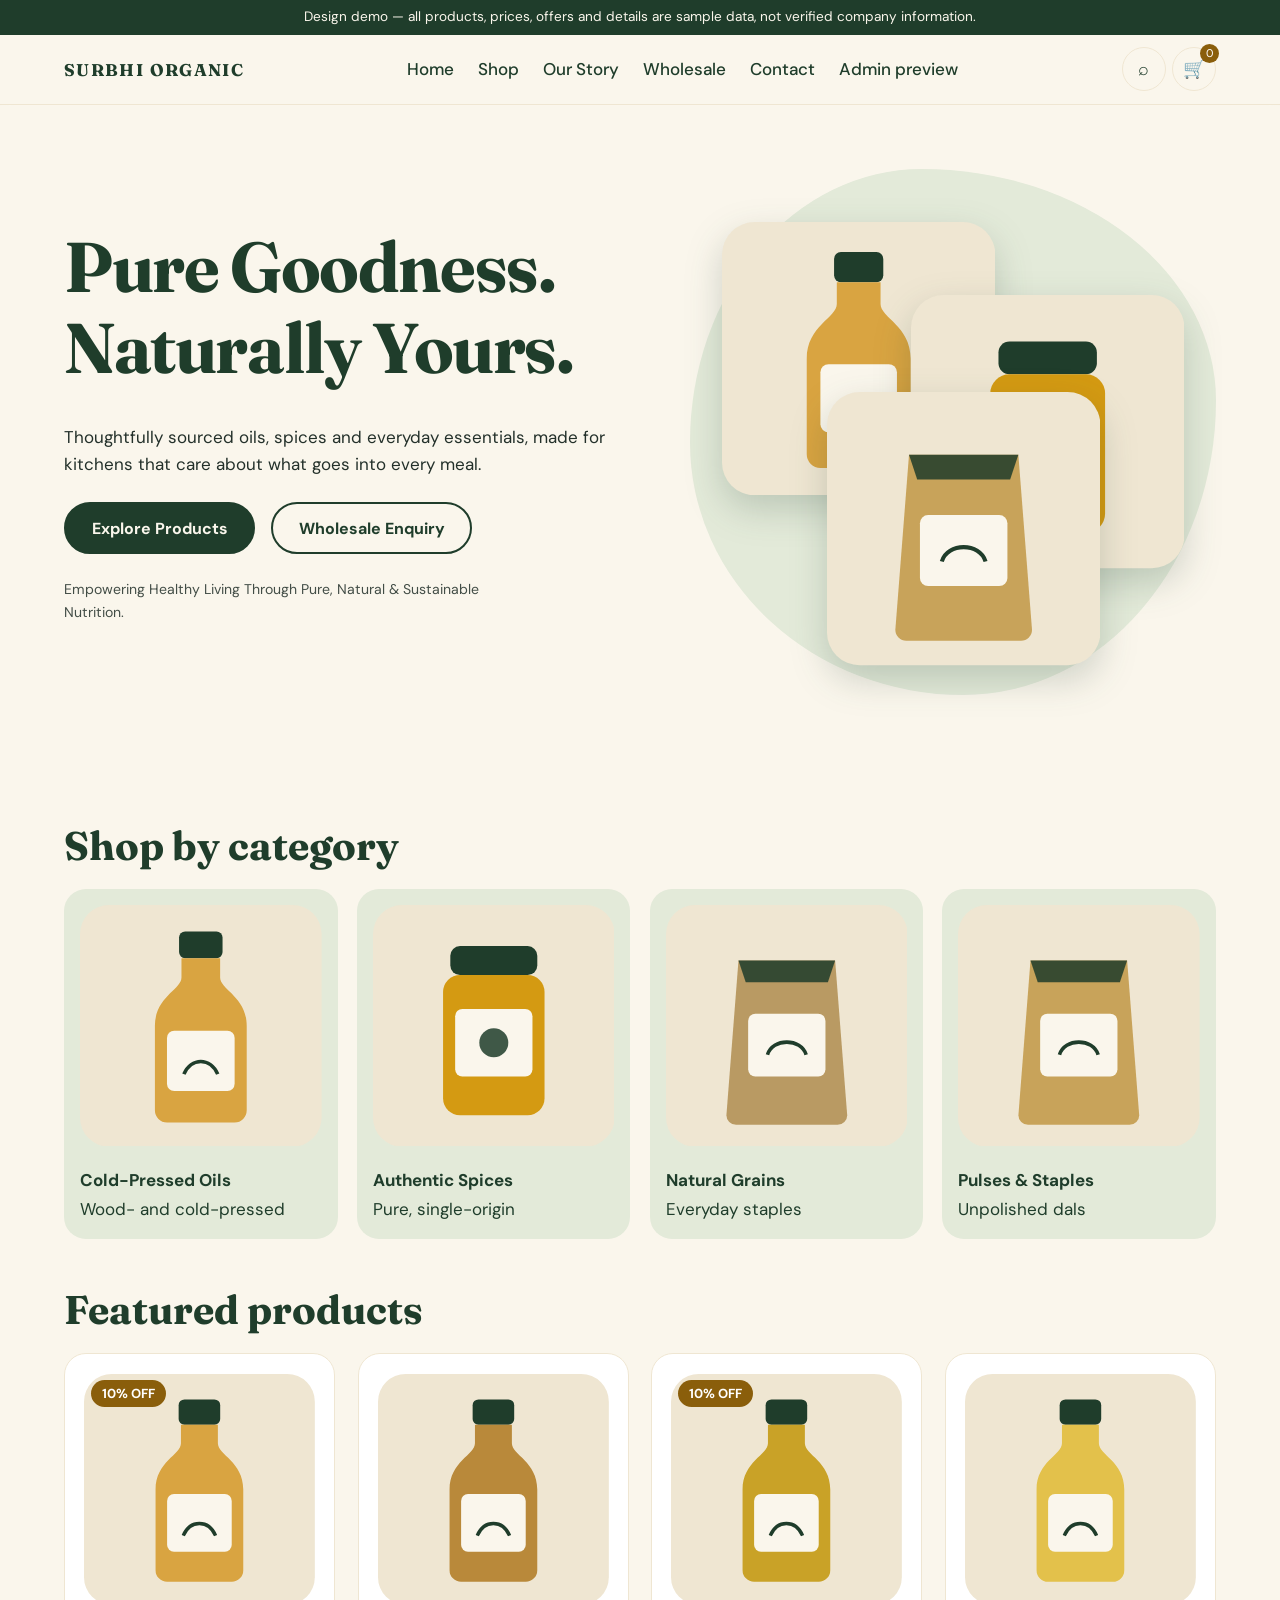
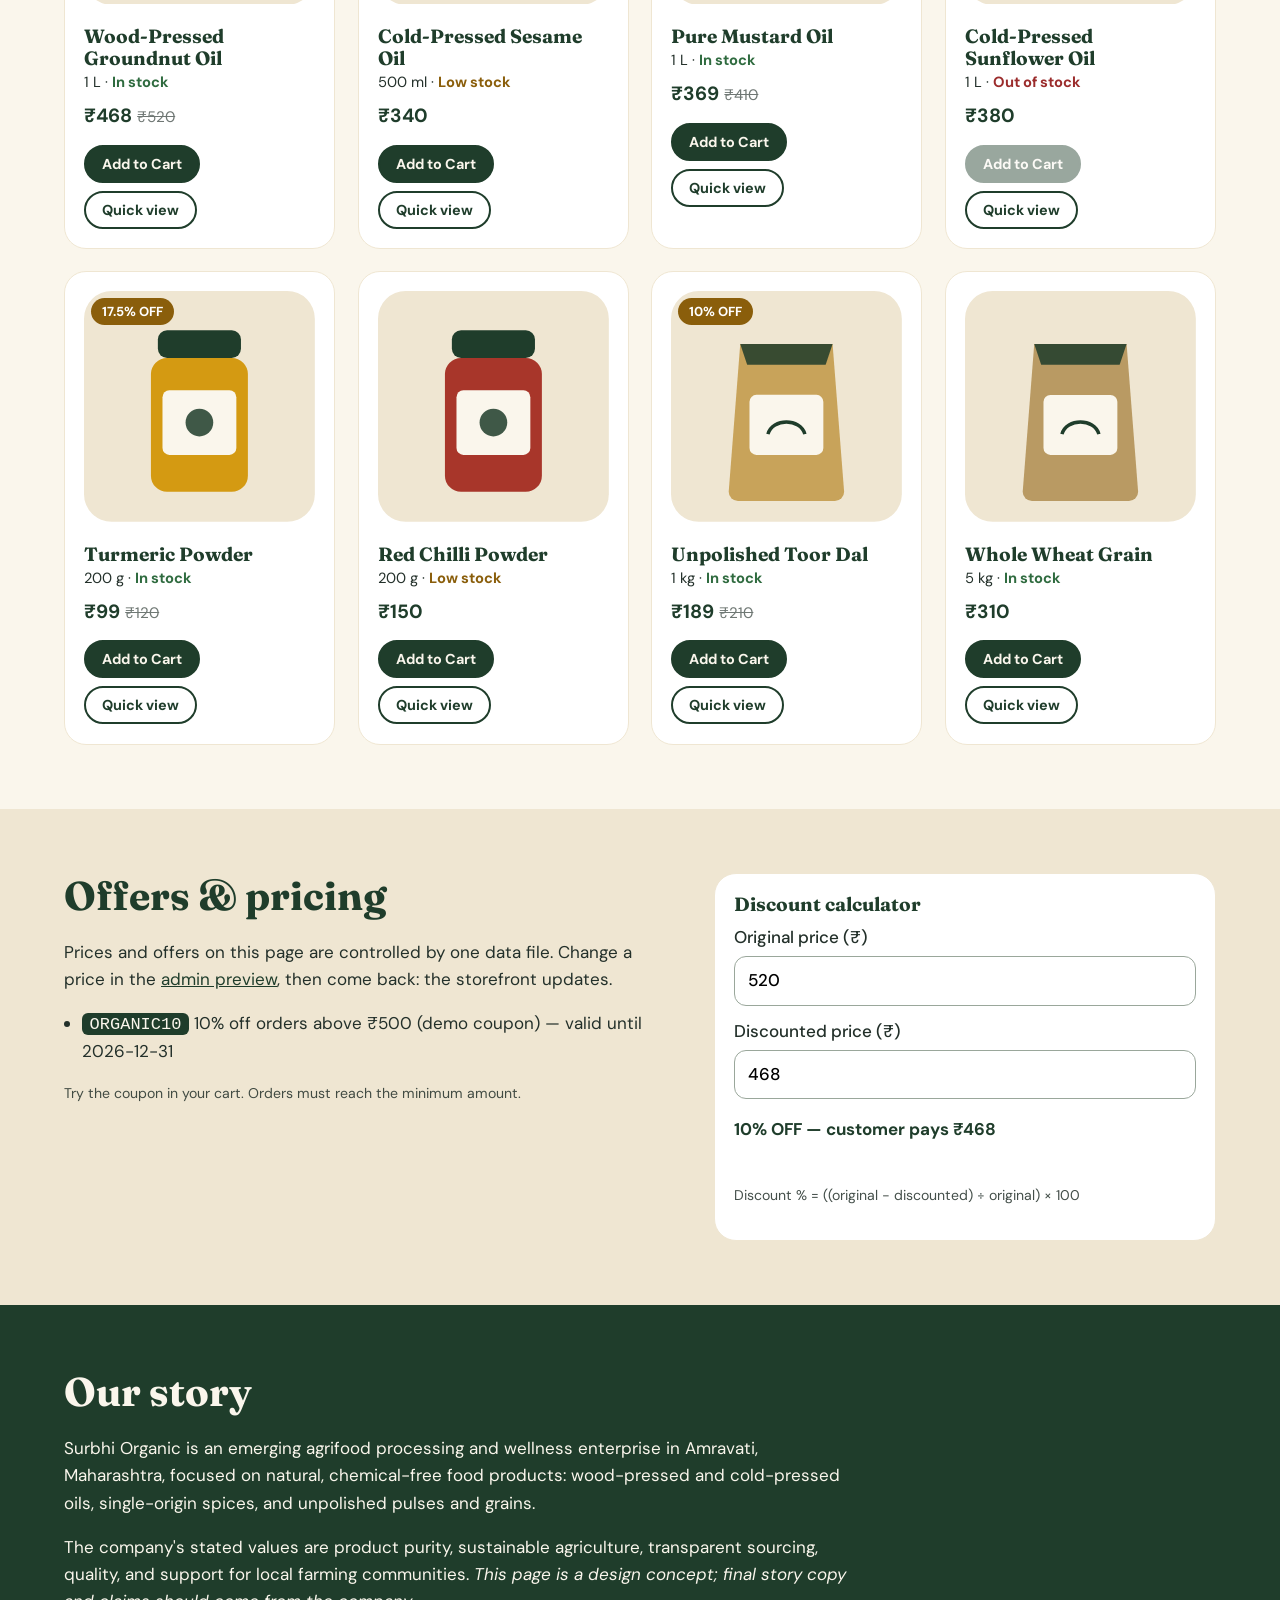
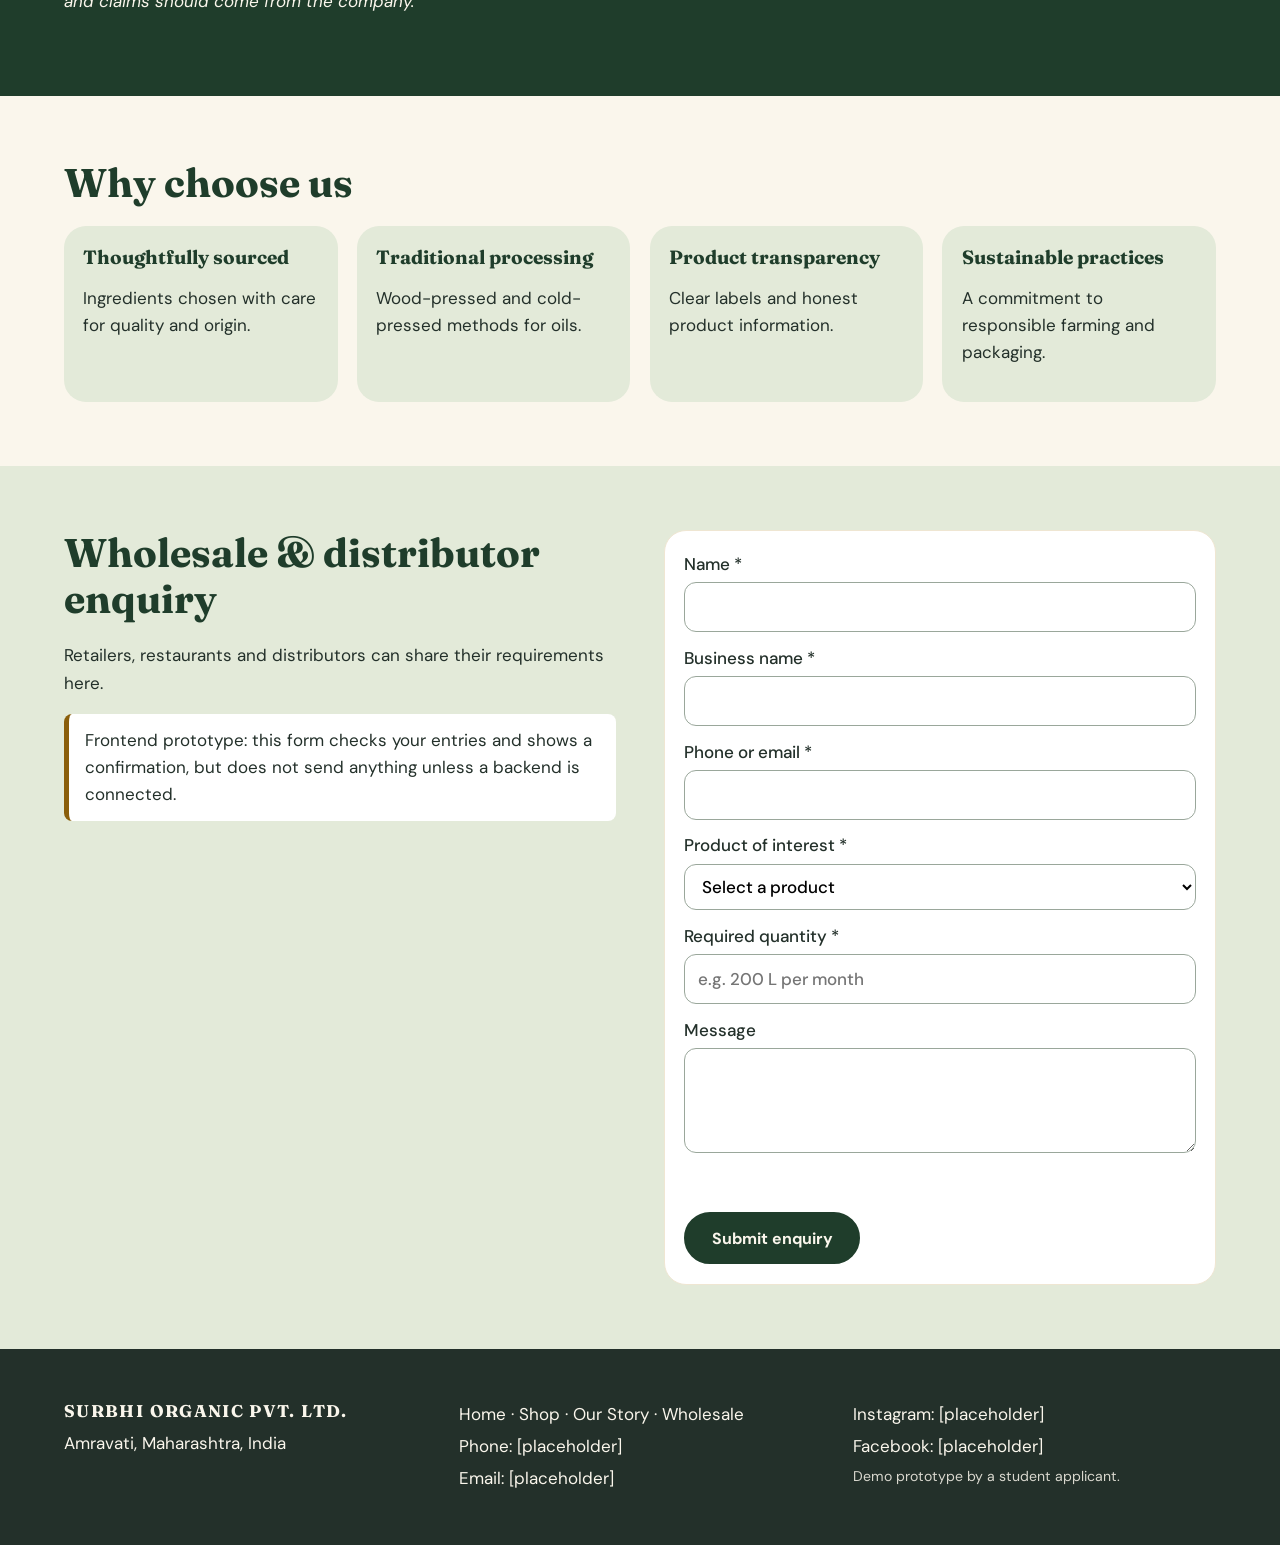
==== index.html @ dfa65eb1 "Initial Surbhi Organic website" ====
<!DOCTYPE html>
<html lang="en">
<head>
  <meta charset="UTF-8">
  <meta name="viewport" content="width=device-width, initial-scale=1">
  <title>Surbhi Organic — Demo Storefront</title>
  <meta name="description" content="Design demo for Surbhi Organic Pvt. Ltd. Sample data only.">
  <link rel="preconnect" href="https://fonts.googleapis.com">
  <link href="https://fonts.googleapis.com/css2?family=Fraunces:opsz,wght@9..144,500;9..144,700&family=DM+Sans:wght@400;500;700&display=swap" rel="stylesheet">
  <link rel="stylesheet" href="style.css">
</head>
<body>
  <div class="demo-bar">Design demo — all products, prices, offers and details are sample data, not verified company information.</div>

  <!-- 1. NAVIGATION -->
  <header class="nav">
    <a class="logo" href="#home">SURBHI ORGANIC</a>
    <nav aria-label="Main"><ul id="menu">
      <li><a href="#home">Home</a></li><li><a href="#shop">Shop</a></li><li><a href="#story">Our Story</a></li>
      <li><a href="#wholesale">Wholesale</a></li><li><a href="#contact">Contact</a></li>
      <li><a href="admin.html">Admin preview</a></li>
    </ul></nav>
    <div class="nav-actions">
      <button class="icon-btn" id="searchBtn" aria-label="Search products">⌕</button>
      <button class="icon-btn" id="cartBtn" aria-label="Open cart">🛒<span id="cartCount" class="badge">0</span></button>
      <button class="icon-btn menu-toggle" id="menuBtn" aria-label="Menu" aria-expanded="false">☰</button>
    </div>
    <input id="searchInput" class="search" type="search" placeholder="Search products, e.g. sesame" aria-label="Search products" hidden>
  </header>

  <main id="home">
    <!-- 2. HERO -->
    <section class="hero">
      <div class="hero-copy">
        <h1>Pure Goodness. Naturally Yours.</h1>
        <p>Thoughtfully sourced oils, spices and everyday essentials, made for kitchens that care about what goes into every meal.</p>
        <div class="cta-row">
          <a class="btn primary" href="#shop">Explore Products</a>
          <a class="btn ghost" href="#wholesale">Wholesale Enquiry</a>
        </div>
        <p class="small">Empowering Healthy Living Through Pure, Natural &amp; Sustainable Nutrition.</p>
      </div>
      <div class="hero-art" id="heroArt" aria-hidden="true"></div>
    </section>

    <!-- 3. CATEGORIES -->
    <section class="section" id="shop">
      <h2>Shop by category</h2>
      <div class="cats" id="cats"></div>
      <div class="section-head">
        <h2 id="productsTitle">Featured products</h2>
        <button class="btn ghost small-btn" id="clearFilter" hidden>Show all</button>
      </div>
      <!-- 4. FEATURED PRODUCTS (filled by script.js) -->
      <div class="grid" id="productGrid" aria-live="polite"></div>
    </section>

    <!-- 5. OFFERS -->
    <section class="section offers" id="offers">
      <div>
        <h2>Offers &amp; pricing</h2>
        <p>Prices and offers on this page are controlled by one data file. Change a price in the <a href="admin.html">admin preview</a>, then come back: the storefront updates.</p>
        <ul class="coupon-list" id="couponList"></ul>
        <p class="small">Try the coupon in your cart. Orders must reach the minimum amount.</p>
      </div>
      <div class="calc card">
        <h3>Discount calculator</h3>
        <label>Original price (₹)<input id="calcOrig" type="number" min="0" value="520"></label>
        <label>Discounted price (₹)<input id="calcDisc" type="number" min="0" value="468"></label>
        <p id="calcOut" class="calc-out" aria-live="polite"></p>
        <p class="small">Discount % = ((original − discounted) ÷ original) × 100</p>
      </div>
    </section>

    <!-- 6. STORY -->
    <section class="section story" id="story">
      <h2>Our story</h2>
      <p>Surbhi Organic is an emerging agrifood processing and wellness enterprise in Amravati, Maharashtra, focused on natural, chemical-free food products: wood-pressed and cold-pressed oils, single-origin spices, and unpolished pulses and grains.</p>
      <p>The company's stated values are product purity, sustainable agriculture, transparent sourcing, quality, and support for local farming communities. <em>This page is a design concept; final story copy and claims should come from the company.</em></p>
    </section>

    <!-- 7. WHY CHOOSE US -->
    <section class="section">
      <h2>Why choose us</h2>
      <div class="why">
        <article class="card"><h3>Thoughtfully sourced</h3><p>Ingredients chosen with care for quality and origin.</p></article>
        <article class="card"><h3>Traditional processing</h3><p>Wood-pressed and cold-pressed methods for oils.</p></article>
        <article class="card"><h3>Product transparency</h3><p>Clear labels and honest product information.</p></article>
        <article class="card"><h3>Sustainable practices</h3><p>A commitment to responsible farming and packaging.</p></article>
      </div>
    </section>

    <!-- 8. WHOLESALE -->
    <section class="section wholesale" id="wholesale">
      <div>
        <h2>Wholesale &amp; distributor enquiry</h2>
        <p>Retailers, restaurants and distributors can share their requirements here.</p>
        <p class="notice">Frontend prototype: this form checks your entries and shows a confirmation, but does not send anything unless a backend is connected.</p>
      </div>
      <form id="wsForm" class="card" novalidate>
        <label>Name *<input name="name" required autocomplete="name"></label>
        <label>Business name *<input name="business" required></label>
        <label>Phone or email *<input name="contact" required></label>
        <label>Product of interest *
          <select name="product" required><option value="">Select a product</option><option>Cold-Pressed Oils</option><option>Authentic Spices</option><option>Natural Grains</option><option>Pulses &amp; Staples</option></select>
        </label>
        <label>Required quantity *<input name="qty" required placeholder="e.g. 200 L per month"></label>
        <label>Message<textarea name="msg" rows="3"></textarea></label>
        <p id="wsMsg" class="form-msg" role="status"></p>
        <button class="btn primary" type="submit">Submit enquiry</button>
      </form>
    </section>
  </main>

  <!-- 9. FOOTER -->
  <footer class="footer" id="contact">
    <div><strong class="logo">SURBHI ORGANIC PVT. LTD.</strong><p>Amravati, Maharashtra, India</p></div>
    <div><p>Home · Shop · Our Story · Wholesale</p><p>Phone: [placeholder]</p><p>Email: [placeholder]</p></div>
    <div><p>Instagram: [placeholder]</p><p>Facebook: [placeholder]</p><p class="small">Demo prototype by a student applicant.</p></div>
  </footer>

  <!-- Cart drawer -->
  <aside id="cart" class="cart" aria-label="Shopping cart" hidden>
    <div class="cart-head"><h2>Your cart</h2><button class="icon-btn" id="closeCart" aria-label="Close cart">✕</button></div>
    <div id="cartItems"></div>
    <div class="coupon-row"><input id="couponInput" placeholder="Coupon code" aria-label="Coupon code"><button class="btn ghost small-btn" id="applyCoupon">Apply</button></div>
    <p id="couponMsg" class="form-msg" role="status"></p>
    <div id="cartTotals"></div>
    <button class="btn primary full" id="checkout">Checkout (demo)</button>
  </aside>

  <!-- Quick view -->
  <dialog id="quick"><div id="quickBody"></div><button class="btn ghost" id="quickClose">Close</button></dialog>
  <div id="toast" class="toast" role="status"></div>

  <script src="store.js"></script>
  <script src="script.js"></script>
</body>
</html>
---- style.css ----
/* style.css — storefront + shared styles. Colours live in :root so they are easy to change. */
:root{
  --forest:#1F3D2B; --sage:#A9BBA0; --sage-soft:#E3EAD9; --cream:#FAF6EC; --beige:#EFE6D2;
  --ochre:#8A5E0B; --ink:#23302A; --red:#9B2C2C; --green:#2F6B3F; --radius:22px;
  --serif:"Fraunces",Georgia,serif; --sans:"DM Sans",system-ui,sans-serif;
}
*{box-sizing:border-box}
[hidden]{display:none!important}
html{scroll-behavior:smooth;scroll-padding-top:90px}
body{margin:0;background:var(--cream);color:var(--ink);font:17px/1.6 var(--sans)}
h1,h2,h3{font-family:var(--serif);color:var(--forest);line-height:1.15;margin:0 0 .5em}
h1{font-size:clamp(2.5rem,6vw,4.4rem);letter-spacing:-.02em}
h2{font-size:clamp(1.8rem,3.5vw,2.5rem)} h3{font-size:1.2rem}
a{color:var(--forest)} :focus-visible{outline:3px solid var(--ochre);outline-offset:2px}
.small{font-size:.88rem;opacity:.85}
.demo-bar{background:var(--forest);color:var(--cream);text-align:center;font-size:.85rem;padding:.4rem 1rem}

/* Navigation */
.nav{position:sticky;top:0;z-index:20;display:flex;align-items:center;justify-content:space-between;gap:1rem;flex-wrap:wrap;padding:.8rem 5vw;background:rgba(250,246,236,.96);border-bottom:1px solid var(--beige);backdrop-filter:blur(6px)}
.logo{font-family:var(--serif);font-weight:700;letter-spacing:.08em;color:var(--forest);text-decoration:none}
.nav ul{display:flex;gap:1.5rem;list-style:none;margin:0;padding:0}
.nav ul a{text-decoration:none;font-weight:500;padding:.3rem 0;border-bottom:2px solid transparent}
.nav ul a:hover{border-color:var(--ochre)}
.nav-actions{display:flex;gap:.4rem}
.icon-btn{position:relative;background:none;border:1px solid var(--beige);border-radius:50%;width:44px;height:44px;font-size:1.15rem;cursor:pointer;color:var(--forest)}
.icon-btn:hover{background:var(--sage-soft)}
.badge{position:absolute;top:-4px;right:-4px;background:var(--ochre);color:#fff;border-radius:99px;font-size:.7rem;min-width:19px;line-height:19px;font-family:var(--sans)}
.menu-toggle{display:none}
.search{width:100%;padding:.7rem 1rem;border:1px solid var(--sage);border-radius:99px;font:inherit}

/* Buttons */
.btn{display:inline-block;border-radius:99px;padding:.85rem 1.6rem;font:700 1rem var(--sans);cursor:pointer;text-decoration:none;border:2px solid var(--forest);transition:transform .15s,background .15s}
.btn.primary{background:var(--forest);color:var(--cream)} .btn.primary:hover{background:#2c5640;transform:translateY(-2px)}
.btn.ghost{background:transparent;color:var(--forest)} .btn.ghost:hover{background:var(--sage-soft)}
.btn:disabled{opacity:.45;cursor:not-allowed;transform:none}
.small-btn{padding:.5rem 1rem;font-size:.9rem} .full{width:100%}

/* Hero */
.hero{display:grid;grid-template-columns:1.1fr 1fr;gap:3rem;align-items:center;padding:4rem 5vw}
.hero p{max-width:34em}.cta-row{display:flex;gap:1rem;flex-wrap:wrap;margin:1.5rem 0}
.hero-art{position:relative;aspect-ratio:1/1;background:var(--sage-soft);border-radius:44% 56% 48% 52%/52% 44% 56% 48%}
.hero-item{position:absolute;width:52%;filter:drop-shadow(0 14px 18px rgba(31,61,43,.2));animation:rise .9s ease both}
.hero-item.h0{left:6%;top:10%}.hero-item.h1{right:6%;top:24%;animation-delay:.15s}.hero-item.h2{left:26%;bottom:4%;animation-delay:.3s}
@keyframes rise{from{opacity:0;transform:translateY(22px)}to{opacity:1;transform:none}}
@media (prefers-reduced-motion:reduce){*{animation:none!important;transition:none!important;scroll-behavior:auto}}

/* Sections */
.section{padding:4rem 5vw}
.section-head{display:flex;justify-content:space-between;align-items:center;gap:1rem;margin-top:3rem}
.cats{display:grid;grid-template-columns:repeat(auto-fit,minmax(210px,1fr));gap:1.2rem}
.cat{display:flex;flex-direction:column;align-items:flex-start;gap:.15rem;text-align:left;padding:1rem;background:var(--sage-soft);border:0;border-radius:var(--radius);cursor:pointer;font:inherit;color:var(--forest);transition:transform .2s,box-shadow .2s}
.cat:hover{transform:translateY(-4px);box-shadow:0 12px 24px rgba(31,61,43,.14)}
.cat-art{width:100%;border-radius:16px;overflow:hidden;margin-bottom:.6rem}
.card{background:#fff;border-radius:var(--radius);padding:1.2rem;border:1px solid var(--beige)}
.grid{display:grid;grid-template-columns:repeat(auto-fill,minmax(235px,1fr));gap:1.4rem}
.product{position:relative;transition:transform .2s,box-shadow .2s}
.product:hover{transform:translateY(-4px);box-shadow:0 14px 28px rgba(31,61,43,.13)}
.product .art{border-radius:16px;overflow:hidden;margin-bottom:.8rem}
.product h3{margin-bottom:.1rem}.size{margin:0 0 .4rem;font-size:.92rem}
.price{margin:.3rem 0 .8rem;font-size:1.2rem}.now{font-weight:700;color:var(--forest)}.was{opacity:.65;font-size:.95rem}
.promo{position:absolute;top:1.6rem;left:1.6rem;background:var(--ochre);color:#fff;font-weight:700;font-size:.82rem;padding:.2rem .7rem;border-radius:99px;z-index:1}
.promo.inline{position:static;display:inline-block}
.card-actions{display:flex;gap:.5rem;flex-wrap:wrap}
.stock{font-weight:700}.stock.ok{color:var(--green)}.stock.low{color:var(--ochre)}.stock.out{color:var(--red)}

.offers{display:grid;grid-template-columns:1.2fr 1fr;gap:3rem;background:var(--beige)}
.coupon-list{padding-left:1.1rem}code{background:var(--forest);color:var(--cream);padding:.1rem .5rem;border-radius:6px}
label{display:block;font-weight:500;margin-bottom:.8rem}
input,select,textarea{display:block;width:100%;margin-top:.25rem;padding:.65rem .8rem;border:1px solid #9aa79b;border-radius:12px;font:inherit;background:#fff}
.calc-out{font-weight:700;color:var(--forest);min-height:3em}
.story{background:var(--forest);color:var(--cream)} .story h2{color:var(--cream)} .story p{max-width:46em}
.why{display:grid;grid-template-columns:repeat(auto-fit,minmax(220px,1fr));gap:1.2rem}
.why .card{background:var(--sage-soft);border:0}
.wholesale{display:grid;grid-template-columns:1fr 1fr;gap:3rem;background:var(--sage-soft)}
.notice{background:#fff;border-left:5px solid var(--ochre);padding:.8rem 1rem;border-radius:8px}
.form-msg{min-height:1.5em;font-weight:500}.form-msg.ok{color:var(--green)}.form-msg.err{color:var(--red)}

.footer{display:grid;grid-template-columns:repeat(auto-fit,minmax(220px,1fr));gap:2rem;padding:3rem 5vw;background:var(--ink);color:var(--cream)}
.footer .logo{color:var(--cream)}.footer p{margin:.3rem 0}

/* Cart drawer, dialog, toast */
.cart{position:fixed;top:0;right:0;z-index:40;width:min(400px,100%);height:100%;overflow:auto;background:var(--cream);padding:1.2rem;box-shadow:-10px 0 30px rgba(0,0,0,.2)}
.cart-head{display:flex;justify-content:space-between;align-items:center}
.line{display:flex;justify-content:space-between;gap:1rem;padding:.7rem 0;border-bottom:1px solid var(--beige)}
.qty{display:flex;align-items:center;gap:.5rem}.qty button{width:32px;height:32px;border-radius:50%;border:1px solid var(--forest);background:#fff;cursor:pointer}
.coupon-row{display:flex;gap:.5rem;margin-top:1rem}.coupon-row input{margin:0}
dialog{border:0;border-radius:var(--radius);padding:1.5rem;max-width:640px;width:92%;background:var(--cream)}
dialog::backdrop{background:rgba(31,61,43,.55)}
.quick{display:grid;grid-template-columns:1fr 1.2fr;gap:1.2rem;margin-bottom:1rem}.quick .art{border-radius:16px;overflow:hidden}
.toast{position:fixed;bottom:20px;left:50%;transform:translate(-50%,30px);opacity:0;background:var(--forest);color:#fff;padding:.7rem 1.2rem;border-radius:99px;transition:.25s;z-index:60;pointer-events:none}
.toast.show{opacity:1;transform:translate(-50%,0)}

/* Mobile */
@media (max-width:820px){
  .hero,.offers,.wholesale,.quick{grid-template-columns:1fr}
  .menu-toggle{display:inline-block}
  .nav ul{display:none;flex-direction:column;gap:.4rem;width:100%;order:5}.nav ul.open{display:flex}
  .nav nav{order:5;width:100%}
}
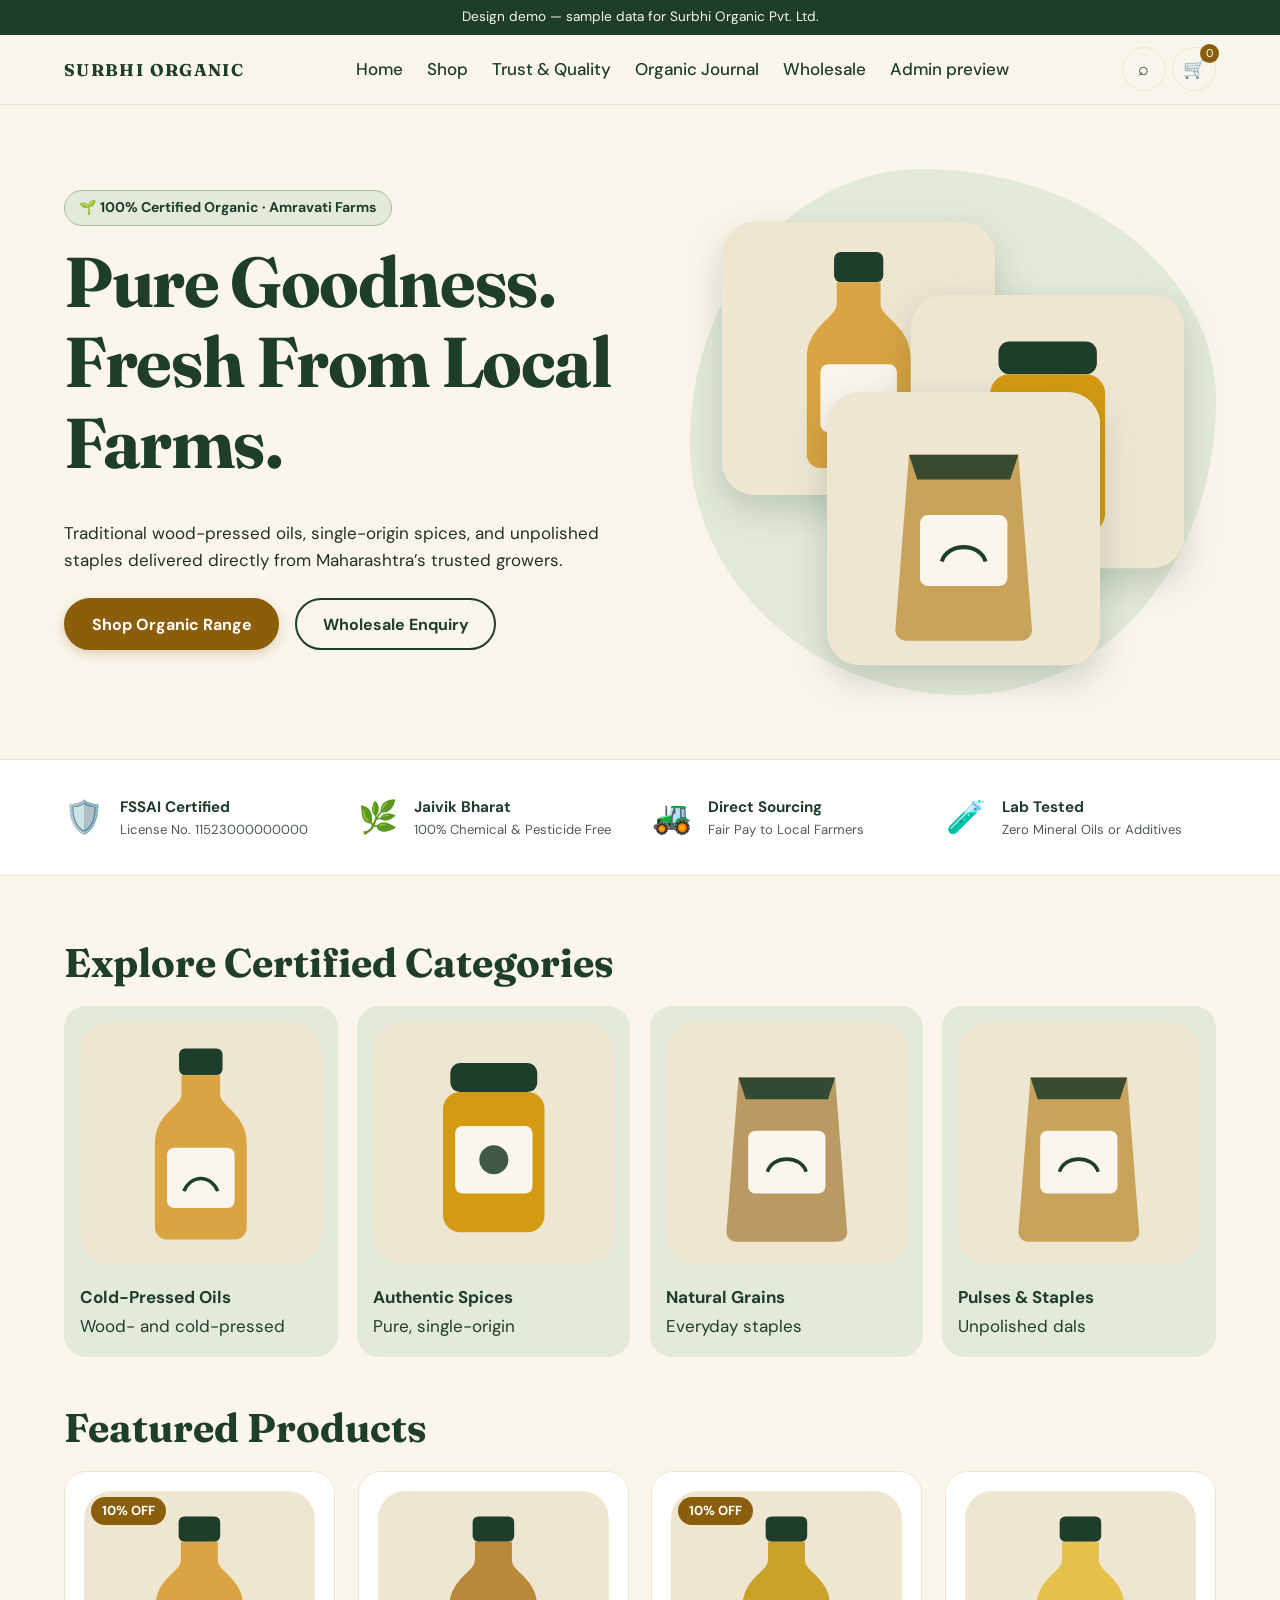
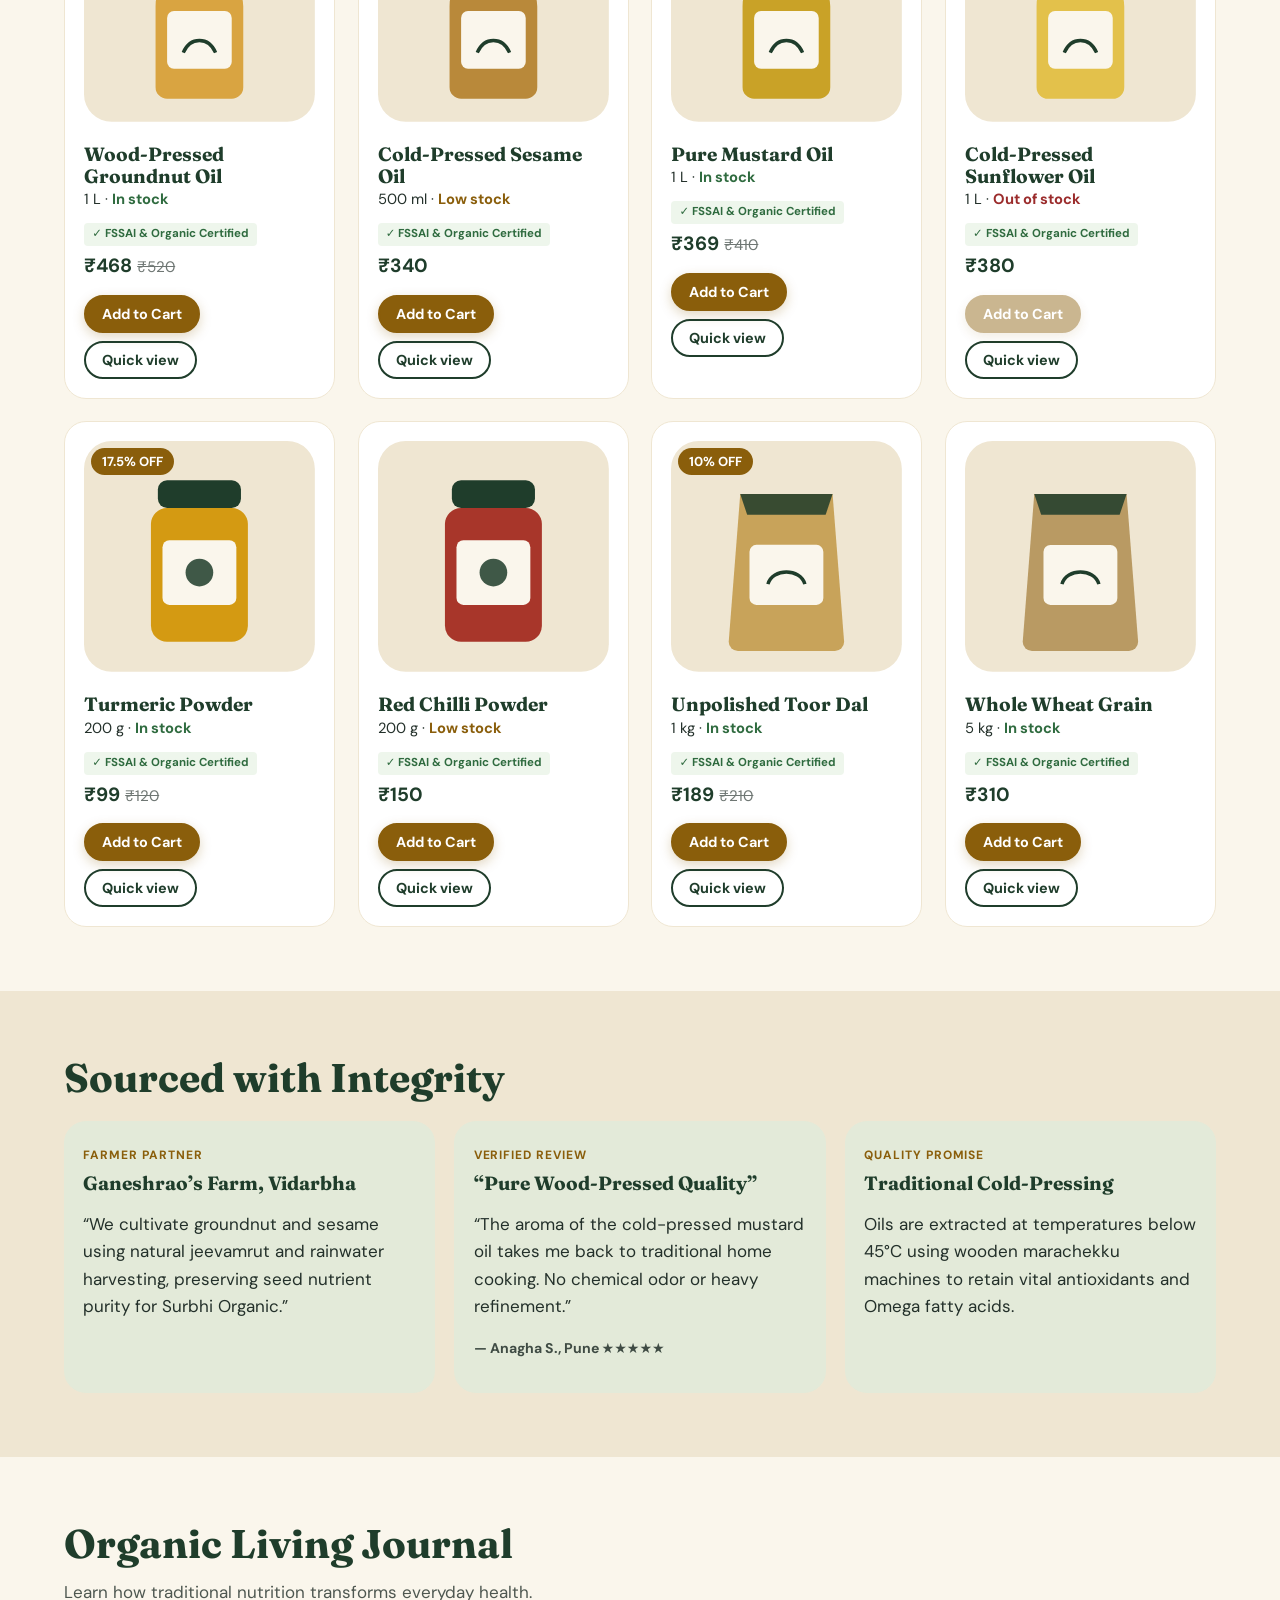
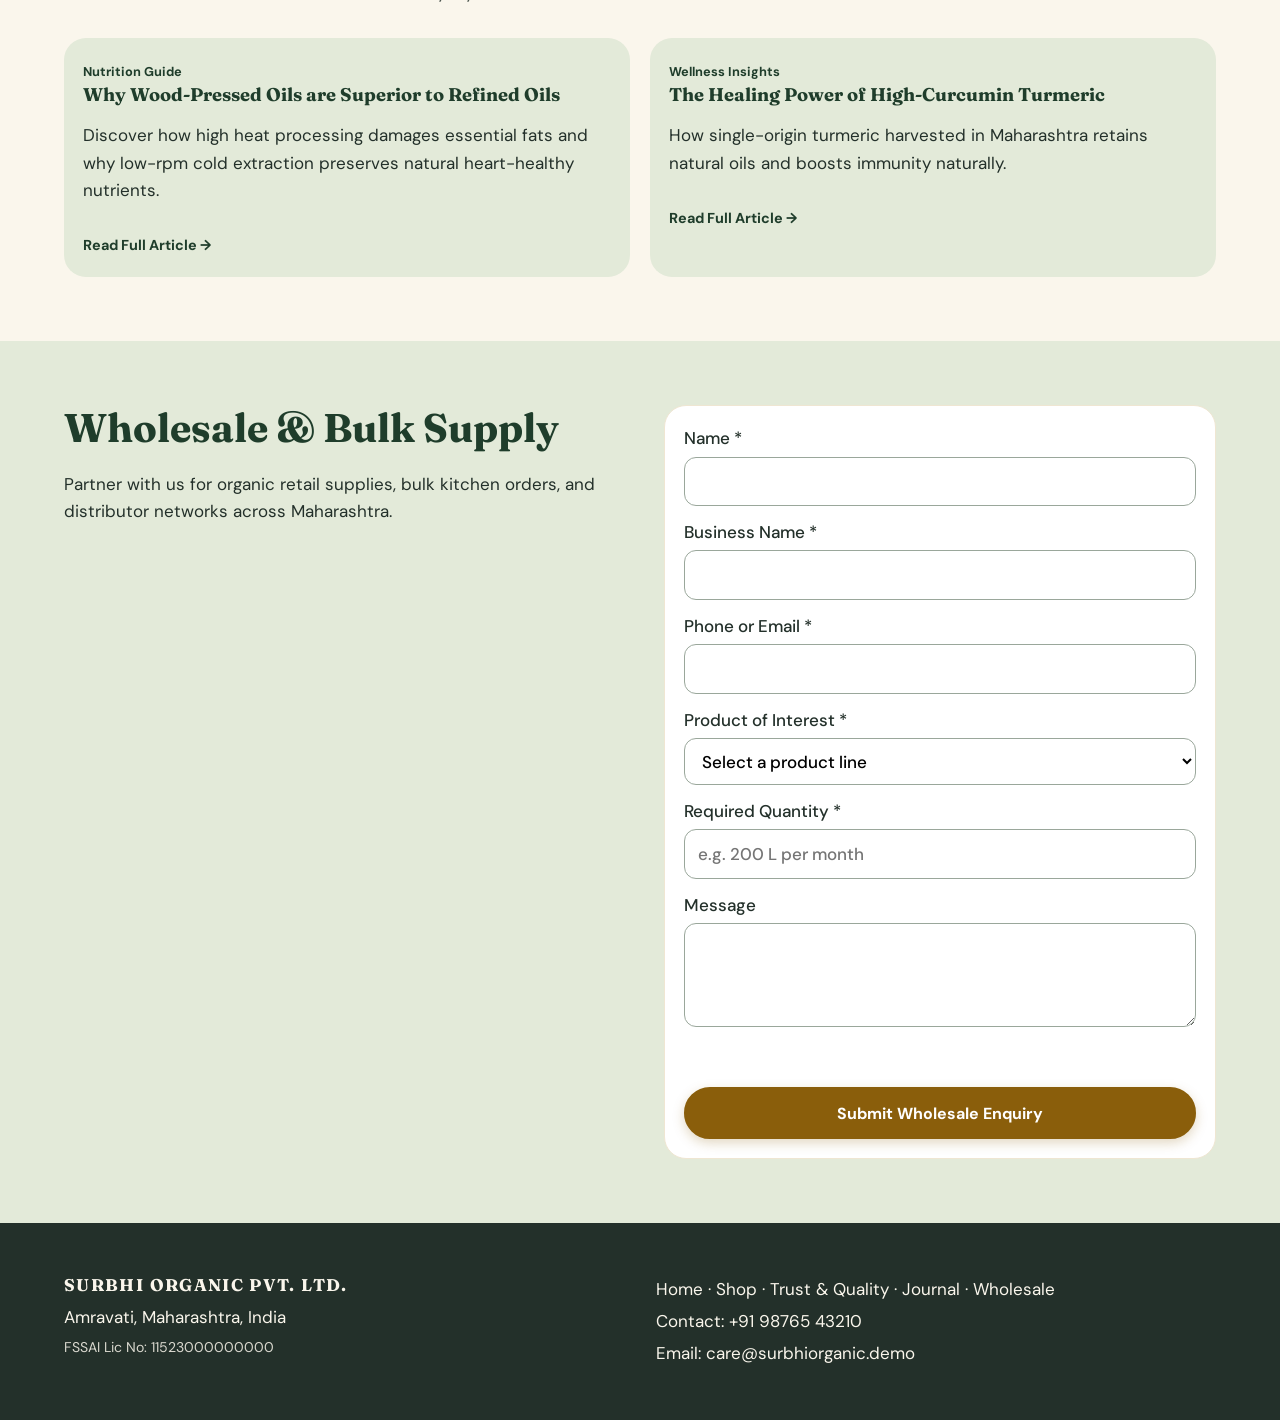
==== commit 400f36ba: "Update storefront UI, add trust badges, and fix CSS styling" ====
--- a/index.html
+++ b/index.html
@@ -3,21 +3,24 @@
 <head>
   <meta charset="UTF-8">
   <meta name="viewport" content="width=device-width, initial-scale=1">
-  <title>Surbhi Organic — Demo Storefront</title>
-  <meta name="description" content="Design demo for Surbhi Organic Pvt. Ltd. Sample data only.">
+  <title>Surbhi Organic — Pure & Certified Organic Storefront</title>
+  <meta name="description" content="Certified organic wood-pressed oils, spices, and grains directly from Amravati farms. FSSAI & Organic Certified.">
   <link rel="preconnect" href="https://fonts.googleapis.com">
   <link href="https://fonts.googleapis.com/css2?family=Fraunces:opsz,wght@9..144,500;9..144,700&family=DM+Sans:wght@400;500;700&display=swap" rel="stylesheet">
   <link rel="stylesheet" href="style.css">
 </head>
 <body>
-  <div class="demo-bar">Design demo — all products, prices, offers and details are sample data, not verified company information.</div>
+  <div class="demo-bar">Design demo — sample data for Surbhi Organic Pvt. Ltd.</div>
 
   <!-- 1. NAVIGATION -->
   <header class="nav">
     <a class="logo" href="#home">SURBHI ORGANIC</a>
     <nav aria-label="Main"><ul id="menu">
-      <li><a href="#home">Home</a></li><li><a href="#shop">Shop</a></li><li><a href="#story">Our Story</a></li>
-      <li><a href="#wholesale">Wholesale</a></li><li><a href="#contact">Contact</a></li>
+      <li><a href="#home">Home</a></li>
+      <li><a href="#shop">Shop</a></li>
+      <li><a href="#trust">Trust & Quality</a></li>
+      <li><a href="#journal">Organic Journal</a></li>
+      <li><a href="#wholesale">Wholesale</a></li>
       <li><a href="admin.html">Admin preview</a></li>
     </ul></nav>
     <div class="nav-actions">
@@ -32,108 +35,140 @@
     <!-- 2. HERO -->
     <section class="hero">
       <div class="hero-copy">
-        <h1>Pure Goodness. Naturally Yours.</h1>
-        <p>Thoughtfully sourced oils, spices and everyday essentials, made for kitchens that care about what goes into every meal.</p>
+        <span class="badge-trust">🌱 100% Certified Organic · Amravati Farms</span>
+        <h1>Pure Goodness. Fresh From Local Farms.</h1>
+        <p>Traditional wood-pressed oils, single-origin spices, and unpolished staples delivered directly from Maharashtra’s trusted growers.</p>
         <div class="cta-row">
-          <a class="btn primary" href="#shop">Explore Products</a>
+          <a class="btn primary cta-highlight" href="#shop">Shop Organic Range</a>
           <a class="btn ghost" href="#wholesale">Wholesale Enquiry</a>
         </div>
-        <p class="small">Empowering Healthy Living Through Pure, Natural &amp; Sustainable Nutrition.</p>
       </div>
       <div class="hero-art" id="heroArt" aria-hidden="true"></div>
     </section>
 
-    <!-- 3. CATEGORIES -->
+    <!-- TRUST BADGES BAR (NEW) -->
+    <section class="trust-bar" id="trust">
+      <div class="trust-item">
+        <span class="trust-icon">🛡️</span>
+        <div><strong>FSSAI Certified</strong><p>License No. 11523000000000</p></div>
+      </div>
+      <div class="trust-item">
+        <span class="trust-icon">🌿</span>
+        <div><strong>Jaivik Bharat</strong><p>100% Chemical & Pesticide Free</p></div>
+      </div>
+      <div class="trust-item">
+        <span class="trust-icon">🚜</span>
+        <div><strong>Direct Sourcing</strong><p>Fair Pay to Local Farmers</p></div>
+      </div>
+      <div class="trust-item">
+        <span class="trust-icon">🧪</span>
+        <div><strong>Lab Tested</strong><p>Zero Mineral Oils or Additives</p></div>
+      </div>
+    </section>
+
+    <!-- 3. CATEGORIES & PRODUCTS -->
     <section class="section" id="shop">
-      <h2>Shop by category</h2>
+      <h2>Explore Certified Categories</h2>
       <div class="cats" id="cats"></div>
       <div class="section-head">
-        <h2 id="productsTitle">Featured products</h2>
+        <h2 id="productsTitle">Featured Products</h2>
         <button class="btn ghost small-btn" id="clearFilter" hidden>Show all</button>
       </div>
-      <!-- 4. FEATURED PRODUCTS (filled by script.js) -->
       <div class="grid" id="productGrid" aria-live="polite"></div>
     </section>
 
-    <!-- 5. OFFERS -->
-    <section class="section offers" id="offers">
-      <div>
-        <h2>Offers &amp; pricing</h2>
-        <p>Prices and offers on this page are controlled by one data file. Change a price in the <a href="admin.html">admin preview</a>, then come back: the storefront updates.</p>
-        <ul class="coupon-list" id="couponList"></ul>
-        <p class="small">Try the coupon in your cart. Orders must reach the minimum amount.</p>
-      </div>
-      <div class="calc card">
-        <h3>Discount calculator</h3>
-        <label>Original price (₹)<input id="calcOrig" type="number" min="0" value="520"></label>
-        <label>Discounted price (₹)<input id="calcDisc" type="number" min="0" value="468"></label>
-        <p id="calcOut" class="calc-out" aria-live="polite"></p>
-        <p class="small">Discount % = ((original − discounted) ÷ original) × 100</p>
+    <!-- FARMER STORIES & REVIEWS (NEW) -->
+    <section class="section story-trust">
+      <h2>Sourced with Integrity</h2>
+      <div class="why">
+        <article class="card story-card">
+          <span class="story-tag">Farmer Partner</span>
+          <h3>Ganeshrao’s Farm, Vidarbha</h3>
+          <p>“We cultivate groundnut and sesame using natural jeevamrut and rainwater harvesting, preserving seed nutrient purity for Surbhi Organic.”</p>
+        </article>
+        <article class="card story-card">
+          <span class="story-tag">Verified Review</span>
+          <h3>“Pure Wood-Pressed Quality”</h3>
+          <p>“The aroma of the cold-pressed mustard oil takes me back to traditional home cooking. No chemical odor or heavy refinement.”</p>
+          <p class="small"><strong>— Anagha S., Pune ★★★★★</strong></p>
+        </article>
+        <article class="card story-card">
+          <span class="story-tag">Quality Promise</span>
+          <h3>Traditional Cold-Pressing</h3>
+          <p>Oils are extracted at temperatures below 45°C using wooden marachekku machines to retain vital antioxidants and Omega fatty acids.</p>
+        </article>
       </div>
     </section>
 
-    <!-- 6. STORY -->
-    <section class="section story" id="story">
-      <h2>Our story</h2>
-      <p>Surbhi Organic is an emerging agrifood processing and wellness enterprise in Amravati, Maharashtra, focused on natural, chemical-free food products: wood-pressed and cold-pressed oils, single-origin spices, and unpolished pulses and grains.</p>
-      <p>The company's stated values are product purity, sustainable agriculture, transparent sourcing, quality, and support for local farming communities. <em>This page is a design concept; final story copy and claims should come from the company.</em></p>
-    </section>
-
-    <!-- 7. WHY CHOOSE US -->
-    <section class="section">
-      <h2>Why choose us</h2>
+    <!-- EDUCATIONAL CONTENT / SEO BLOG (NEW) -->
+    <section class="section journal" id="journal">
+      <h2>Organic Living Journal</h2>
+      <p class="section-sub">Learn how traditional nutrition transforms everyday health.</p>
       <div class="why">
-        <article class="card"><h3>Thoughtfully sourced</h3><p>Ingredients chosen with care for quality and origin.</p></article>
-        <article class="card"><h3>Traditional processing</h3><p>Wood-pressed and cold-pressed methods for oils.</p></article>
-        <article class="card"><h3>Product transparency</h3><p>Clear labels and honest product information.</p></article>
-        <article class="card"><h3>Sustainable practices</h3><p>A commitment to responsible farming and packaging.</p></article>
+        <article class="card journal-card">
+          <span class="blog-date">Nutrition Guide</span>
+          <h3>Why Wood-Pressed Oils are Superior to Refined Oils</h3>
+          <p>Discover how high heat processing damages essential fats and why low-rpm cold extraction preserves natural heart-healthy nutrients.</p>
+          <a href="#" class="read-more">Read Full Article →</a>
+        </article>
+        <article class="card journal-card">
+          <span class="blog-date">Wellness Insights</span>
+          <h3>The Healing Power of High-Curcumin Turmeric</h3>
+          <p>How single-origin turmeric harvested in Maharashtra retains natural oils and boosts immunity naturally.</p>
+          <a href="#" class="read-more">Read Full Article →</a>
+        </article>
       </div>
     </section>
 
     <!-- 8. WHOLESALE -->
     <section class="section wholesale" id="wholesale">
       <div>
-        <h2>Wholesale &amp; distributor enquiry</h2>
-        <p>Retailers, restaurants and distributors can share their requirements here.</p>
-        <p class="notice">Frontend prototype: this form checks your entries and shows a confirmation, but does not send anything unless a backend is connected.</p>
+        <h2>Wholesale & Bulk Supply</h2>
+        <p>Partner with us for organic retail supplies, bulk kitchen orders, and distributor networks across Maharashtra.</p>
       </div>
       <form id="wsForm" class="card" novalidate>
         <label>Name *<input name="name" required autocomplete="name"></label>
-        <label>Business name *<input name="business" required></label>
-        <label>Phone or email *<input name="contact" required></label>
-        <label>Product of interest *
-          <select name="product" required><option value="">Select a product</option><option>Cold-Pressed Oils</option><option>Authentic Spices</option><option>Natural Grains</option><option>Pulses &amp; Staples</option></select>
+        <label>Business Name *<input name="business" required></label>
+        <label>Phone or Email *<input name="contact" required></label>
+        <label>Product of Interest *
+          <select name="product" required><option value="">Select a product line</option><option>Cold-Pressed Oils</option><option>Authentic Spices</option><option>Natural Grains</option><option>Pulses & Staples</option></select>
         </label>
-        <label>Required quantity *<input name="qty" required placeholder="e.g. 200 L per month"></label>
+        <label>Required Quantity *<input name="qty" required placeholder="e.g. 200 L per month"></label>
         <label>Message<textarea name="msg" rows="3"></textarea></label>
         <p id="wsMsg" class="form-msg" role="status"></p>
-        <button class="btn primary" type="submit">Submit enquiry</button>
+        <button class="btn primary full cta-highlight" type="submit">Submit Wholesale Enquiry</button>
       </form>
     </section>
   </main>
 
   <!-- 9. FOOTER -->
   <footer class="footer" id="contact">
-    <div><strong class="logo">SURBHI ORGANIC PVT. LTD.</strong><p>Amravati, Maharashtra, India</p></div>
-    <div><p>Home · Shop · Our Story · Wholesale</p><p>Phone: [placeholder]</p><p>Email: [placeholder]</p></div>
-    <div><p>Instagram: [placeholder]</p><p>Facebook: [placeholder]</p><p class="small">Demo prototype by a student applicant.</p></div>
+    <div>
+      <strong class="logo">SURBHI ORGANIC PVT. LTD.</strong>
+      <p>Amravati, Maharashtra, India</p>
+      <p class="small">FSSAI Lic No: 11523000000000</p>
+    </div>
+    <div>
+      <p>Home · Shop · Trust & Quality · Journal · Wholesale</p>
+      <p>Contact: +91 98765 43210</p>
+      <p>Email: care@surbhiorganic.demo</p>
+    </div>
   </footer>
 
   <!-- Cart drawer -->
   <aside id="cart" class="cart" aria-label="Shopping cart" hidden>
-    <div class="cart-head"><h2>Your cart</h2><button class="icon-btn" id="closeCart" aria-label="Close cart">✕</button></div>
+    <div class="cart-head"><h2>Your Organic Basket</h2><button class="icon-btn" id="closeCart" aria-label="Close cart">✕</button></div>
     <div id="cartItems"></div>
     <div class="coupon-row"><input id="couponInput" placeholder="Coupon code" aria-label="Coupon code"><button class="btn ghost small-btn" id="applyCoupon">Apply</button></div>
     <p id="couponMsg" class="form-msg" role="status"></p>
     <div id="cartTotals"></div>
-    <button class="btn primary full" id="checkout">Checkout (demo)</button>
+    <button class="btn primary full cta-highlight" id="checkout">Proceed to Checkout</button>
   </aside>
 
-  <!-- Quick view -->
   <dialog id="quick"><div id="quickBody"></div><button class="btn ghost" id="quickClose">Close</button></dialog>
   <div id="toast" class="toast" role="status"></div>
 
   <script src="store.js"></script>
   <script src="script.js"></script>
 </body>
-</html>
+</html>
--- a/style.css
+++ b/style.css
@@ -97,3 +97,87 @@
   .nav ul{display:none;flex-direction:column;gap:.4rem;width:100%;order:5}.nav ul.open{display:flex}
   .nav nav{order:5;width:100%}
 }
+
+/* ---- BRAND & TRUST EXTENSIONS ---- */
+.badge-trust {
+  display: inline-block;
+  background: var(--sage-soft);
+  color: var(--forest);
+  font-weight: 700;
+  font-size: 0.88rem;
+  padding: 0.35rem 0.9rem;
+  border-radius: 99px;
+  margin-bottom: 1rem;
+  border: 1px solid var(--sage);
+}
+
+/* High contrast primary CTA buttons */
+.cta-highlight {
+  background: var(--ochre) !important;
+  border-color: var(--ochre) !important;
+  color: #fff !important;
+  box-shadow: 0 4px 12px rgba(138, 94, 11, 0.25);
+}
+.cta-highlight:hover {
+  background: #734e09 !important;
+  transform: translateY(-2px);
+}
+
+/* Trust Bar */
+.trust-bar {
+  display: grid;
+  grid-template-columns: repeat(auto-fit, minmax(220px, 1fr));
+  gap: 1.5rem;
+  padding: 2rem 5vw;
+  background: #fff;
+  border-top: 1px solid var(--beige);
+  border-bottom: 1px solid var(--beige);
+}
+.trust-item {
+  display: flex;
+  align-items: center;
+  gap: 1rem;
+}
+.trust-icon {
+  font-size: 2rem;
+}
+.trust-item strong {
+  display: block;
+  color: var(--forest);
+  font-size: 0.95rem;
+}
+.trust-item p {
+  margin: 0;
+  font-size: 0.82rem;
+  opacity: 0.8;
+}
+
+/* Story & Journal cards */
+.story-trust { background: var(--beige); }
+.story-tag {
+  display: inline-block;
+  font-size: 0.75rem;
+  text-transform: uppercase;
+  letter-spacing: 0.08em;
+  color: var(--ochre);
+  font-weight: 700;
+  margin-bottom: 0.4rem;
+}
+.journal { background: var(--cream); }
+.section-sub { margin-top: -0.5rem; margin-bottom: 2rem; opacity: 0.8; }
+.journal-card h3 { font-size: 1.15rem; margin-bottom: 0.5rem; }
+.blog-date { font-size: 0.8rem; font-weight: 700; color: var(--forest); }
+.read-more { display: inline-block; margin-top: 0.8rem; font-weight: 700; text-decoration: none; font-size: 0.9rem; color: var(--forest); }
+.read-more:hover { text-decoration: underline; }
+
+.cert-badge {
+  display: inline-block;
+  background: #eef6ec;
+  color: var(--green);
+  font-size: 0.72rem;
+  font-weight: 700;
+  padding: 0.15rem 0.5rem;
+  border-radius: 4px;
+  margin-top: 0.3rem;
+}
+```[cite: 1, 2]
